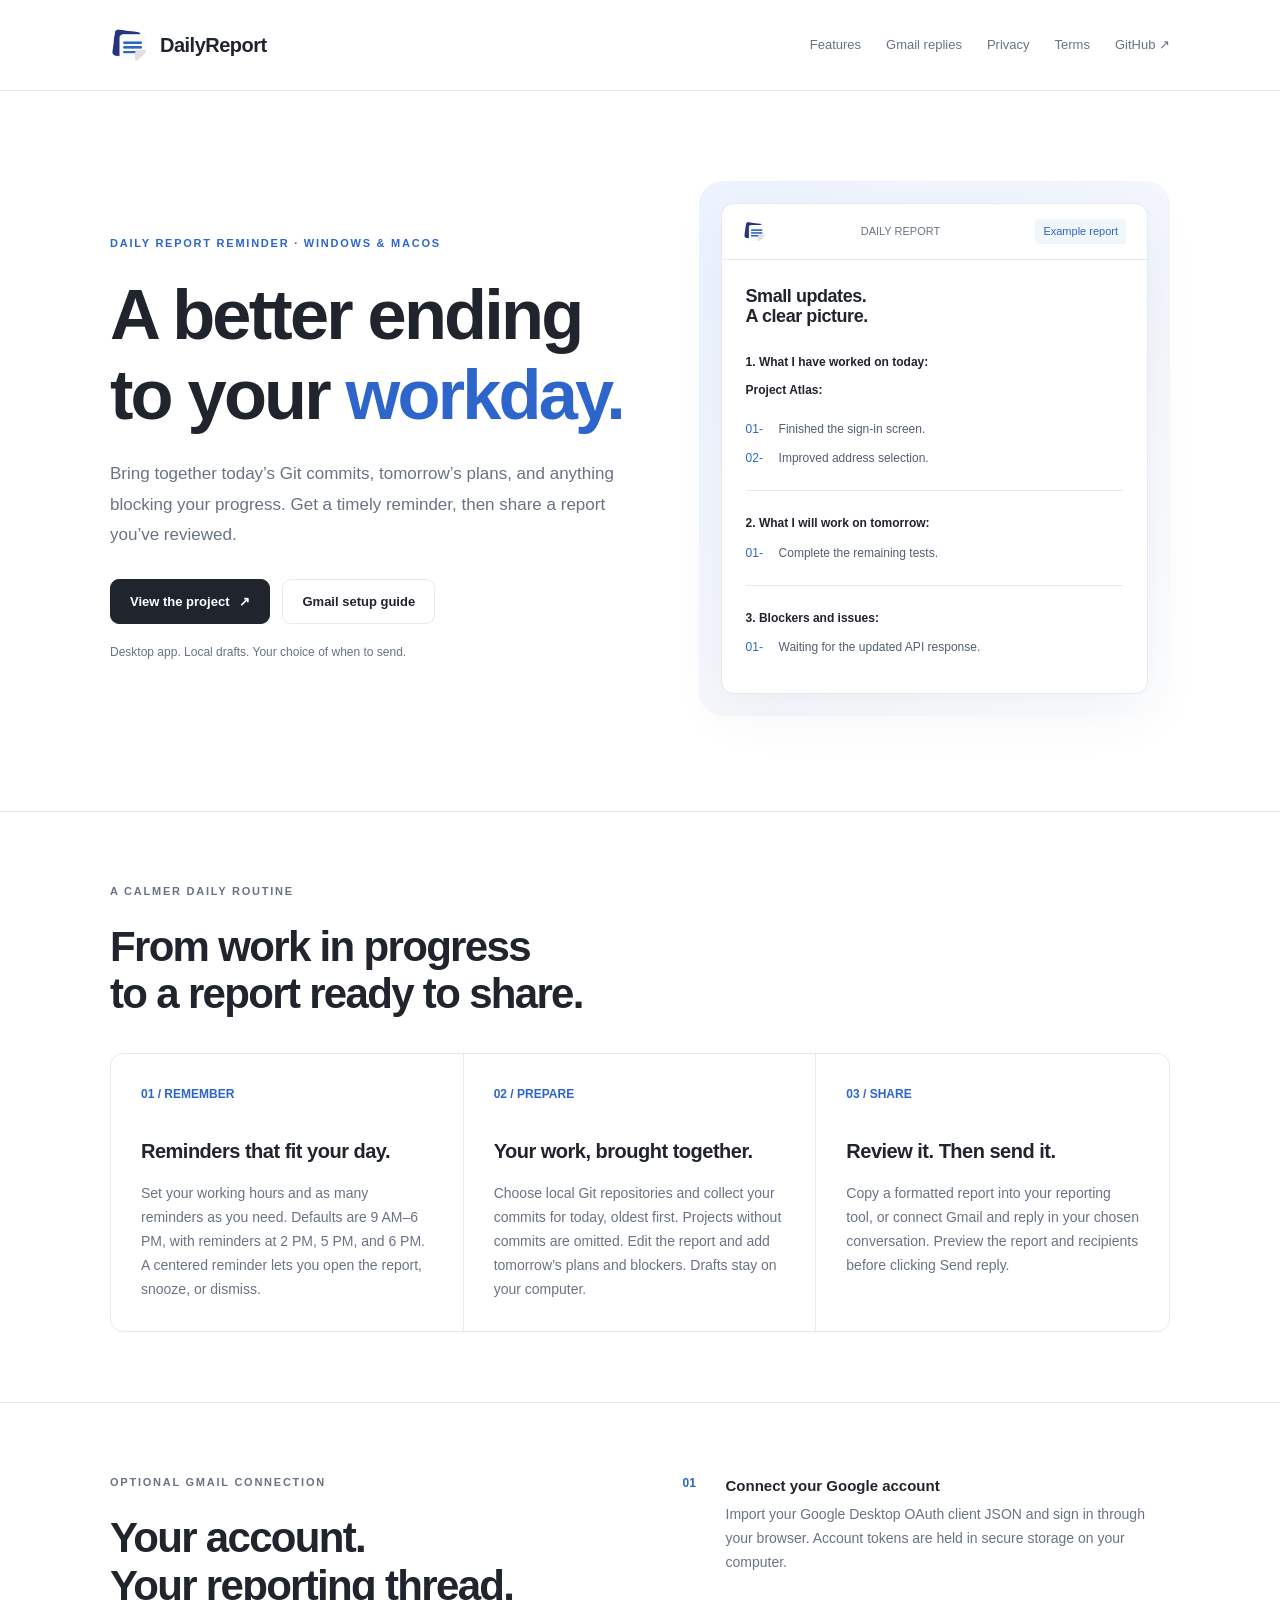
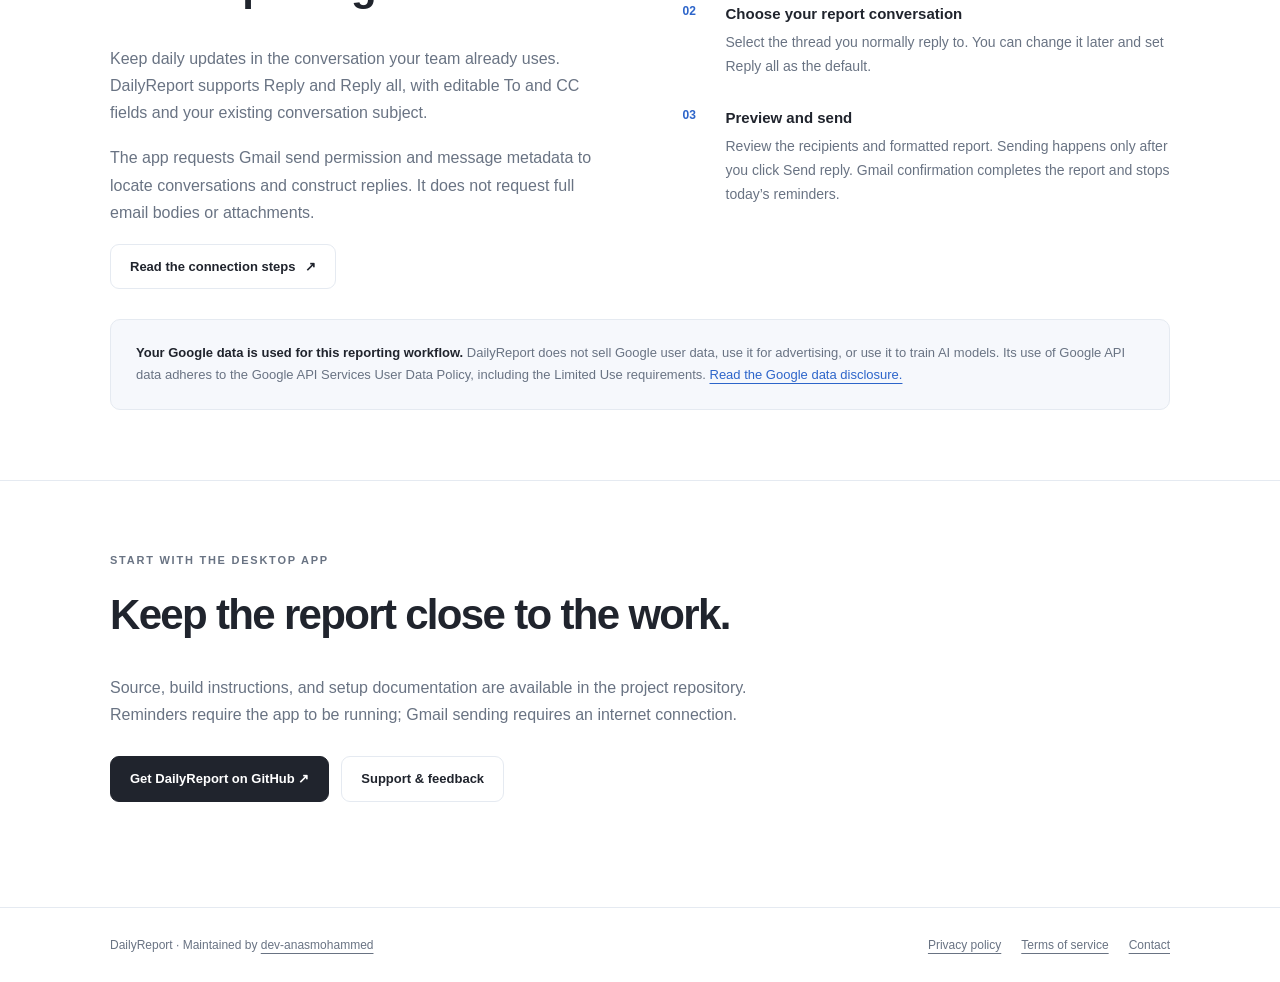
==== docs/index.html @ bcbd6979 "Publish DailyReport website, privacy policy, and terms pages" ====
<!doctype html>
<html lang="en">
<head>
<meta charset="utf-8"><meta name="viewport" content="width=device-width,initial-scale=1">
<title>DailyReport — Daily work reports and reminders</title>
<meta name="description" content="DailyReport is a Windows and macOS app for work reminders, reports from local Git commits, and reviewed replies in your Gmail report conversation.">
<link rel="canonical" href="https://dev-anasmohammed.github.io/DailyReportReminder/">
<link rel="icon" type="image/png" href="assets/logo.png"><link rel="stylesheet" href="styles.css">
</head>
<body>
<a class="skip" href="#main">Skip to content</a>
<header class="header"><div class="container header-inner"><a class="brand" href="./"><img src="assets/logo.png" width="38" height="38" alt="">DailyReport</a><nav class="nav" aria-label="Main navigation"><a href="#features">Features</a><a href="#gmail">Gmail replies</a><a href="privacy.html">Privacy</a><a href="terms.html">Terms</a><a href="https://github.com/dev-anasmohammed/DailyReportReminder">GitHub ↗</a></nav></div></header>
<main id="main">
<section class="container hero"><div><p class="eyebrow">Daily Report Reminder · Windows &amp; macOS</p><h1>A better ending<br>to your <span>workday.</span></h1><p class="lead">Bring together today’s Git commits, tomorrow’s plans, and anything blocking your progress. Get a timely reminder, then share a report you’ve reviewed.</p><div class="actions"><a class="button primary" href="https://github.com/dev-anasmohammed/DailyReportReminder">View the project <span aria-hidden="true">↗</span></a><a class="button" href="https://github.com/dev-anasmohammed/DailyReportReminder/blob/main/docs/GMAIL_SETUP.md">Gmail setup guide</a></div><p class="footnote">Desktop app. Local drafts. Your choice of when to send.</p></div>
<div class="sample-wrap"><div class="sample" aria-label="Illustrative example of a daily report"><div class="sample-top"><img src="assets/logo.png" width="23" height="23" alt=""><span>DAILY REPORT</span><span class="example-label">Example report</span></div><div class="sample-body"><h3>Small updates.<br>A clear picture.</h3><strong>1. What I have worked on today:</strong><p><b>Project Atlas:</b></p><div class="report-line"><span>01-</span><span>Finished the sign-in screen.</span></div><div class="report-line"><span>02-</span><span>Improved address selection.</span></div><div class="sample-divider"></div><strong>2. What I will work on tomorrow:</strong><div class="report-line"><span>01-</span><span>Complete the remaining tests.</span></div><div class="sample-divider"></div><strong>3. Blockers and issues:</strong><div class="report-line"><span>01-</span><span>Waiting for the updated API response.</span></div></div></div></div></section>
<section class="section" id="features"><div class="container"><div class="section-head"><p class="eyebrow">A calmer daily routine</p><h2>From work in progress<br>to a report ready to share.</h2></div><div class="features"><article class="feature"><span class="number">01 / REMEMBER</span><h3>Reminders that fit your day.</h3><p>Set your working hours and as many reminders as you need. Defaults are 9 AM–6 PM, with reminders at 2 PM, 5 PM, and 6 PM. A centered reminder lets you open the report, snooze, or dismiss.</p></article><article class="feature"><span class="number">02 / PREPARE</span><h3>Your work, brought together.</h3><p>Choose local Git repositories and collect your commits for today, oldest first. Projects without commits are omitted. Edit the report and add tomorrow’s plans and blockers. Drafts stay on your computer.</p></article><article class="feature"><span class="number">03 / SHARE</span><h3>Review it. Then send it.</h3><p>Copy a formatted report into your reporting tool, or connect Gmail and reply in your chosen conversation. Preview the report and recipients before clicking Send reply.</p></article></div></div></section>
<section class="section" id="gmail"><div class="container"><div class="gmail"><div><p class="eyebrow">Optional Gmail connection</p><h2>Your account.<br>Your reporting thread.</h2><p>Keep daily updates in the conversation your team already uses. DailyReport supports Reply and Reply all, with editable To and CC fields and your existing conversation subject.</p><p>The app requests Gmail send permission and message metadata to locate conversations and construct replies. It does not request full email bodies or attachments.</p><a class="button" href="https://github.com/dev-anasmohammed/DailyReportReminder/blob/main/docs/GMAIL_SETUP.md">Read the connection steps <span aria-hidden="true">↗</span></a></div><ol class="steps"><li><strong>Connect your Google account</strong><p>Import your Google Desktop OAuth client JSON and sign in through your browser. Account tokens are held in secure storage on your computer.</p></li><li><strong>Choose your report conversation</strong><p>Select the thread you normally reply to. You can change it later and set Reply all as the default.</p></li><li><strong>Preview and send</strong><p>Review the recipients and formatted report. Sending happens only after you click Send reply. Gmail confirmation completes the report and stops today’s reminders.</p></li></ol></div><div class="notice"><strong>Your Google data is used for this reporting workflow.</strong> DailyReport does not sell Google user data, use it for advertising, or use it to train AI models. Its use of Google API data adheres to the Google API Services User Data Policy, including the Limited Use requirements. <a href="privacy.html#google">Read the Google data disclosure.</a></div></div></section>
<section class="section"><div class="container"><div class="section-head"><p class="eyebrow">Start with the desktop app</p><h2>Keep the report close to the work.</h2><p>Source, build instructions, and setup documentation are available in the project repository. Reminders require the app to be running; Gmail sending requires an internet connection.</p><div class="actions"><a class="button primary" href="https://github.com/dev-anasmohammed/DailyReportReminder">Get DailyReport on GitHub ↗</a><a class="button" href="https://github.com/dev-anasmohammed/DailyReportReminder/issues">Support &amp; feedback</a></div></div></div></section>
</main>
<footer class="footer"><div class="container footer-inner"><span>DailyReport · Maintained by <a href="https://github.com/dev-anasmohammed">dev-anasmohammed</a></span><div class="footer-links"><a href="privacy.html">Privacy policy</a><a href="terms.html">Terms of service</a><a href="https://github.com/dev-anasmohammed/DailyReportReminder/issues">Contact</a></div></div></footer>
</body></html>
---- docs/styles.css ----
:root{--ink:#20242d;--muted:#697383;--blue:#2d65ca;--line:#e5eaf1;--soft:#f6f8fc;--white:#fff}*{box-sizing:border-box}html{scroll-behavior:smooth}body{margin:0;color:var(--ink);background:var(--white);font:16px/1.7 -apple-system,BlinkMacSystemFont,"Segoe UI",sans-serif}a{color:var(--blue);text-underline-offset:4px}a:hover{color:#173d84}a:focus-visible,button:focus-visible{outline:3px solid #84b1ff;outline-offset:5px}h1,h2,h3,p{margin-top:0}h1,h2,h3{line-height:1.14;letter-spacing:-.04em}h1{font-size:clamp(42px,5.5vw,72px);font-weight:650;margin-bottom:24px}h2{font-size:clamp(29px,3.5vw,42px);font-weight:600}h3{font-size:20px;font-weight:600;letter-spacing:-.025em}p{margin-bottom:18px}img{max-width:100%;height:auto}.container{max-width:1120px;margin:auto;padding:0 30px}.skip{position:absolute;top:-100px;left:20px;z-index:100;background:#fff;padding:12px}.skip:focus{top:10px}.header{border-bottom:1px solid var(--line);background:#fff}.header-inner{min-height:90px;display:flex;align-items:center;justify-content:space-between;gap:24px}.brand{display:flex;align-items:center;gap:12px;font-size:20px;font-weight:650;text-decoration:none;color:var(--ink);letter-spacing:-.5px}.brand img{width:38px;height:38px}.nav{display:flex;align-items:center;gap:25px;font-size:13px}.nav a{text-decoration:none;color:var(--muted)}.nav a[aria-current=page]{color:var(--ink);font-weight:600}.button{display:inline-flex;align-items:center;justify-content:center;gap:10px;padding:12px 19px;border:1px solid var(--line);border-radius:9px;color:var(--ink);text-decoration:none;font-size:13px;font-weight:600;background:#fff;line-height:1.5}.button:hover{border-color:#bac9df;color:var(--ink)}.button.primary{background:var(--ink);border-color:var(--ink);color:#fff}.button.primary:hover{background:#343e50}.eyebrow{font-size:11px;font-weight:700;letter-spacing:.16em;color:var(--blue);text-transform:uppercase;margin-bottom:22px}.hero{display:grid;grid-template-columns:1.1fr 1fr;align-items:center;gap:70px;padding-top:90px;padding-bottom:95px}.hero h1 span{color:var(--blue)}.lead{font-size:17px;color:var(--muted);max-width:520px;line-height:1.8}.actions{display:flex;gap:12px;flex-wrap:wrap;margin-top:28px}.footnote{color:var(--muted);font-size:12px;margin:18px 0 0}.sample-wrap{padding:22px;background:linear-gradient(145deg,#edf3ff,#f6f8fc 60%,#fff);border-radius:24px}.sample{background:#fff;border:1px solid var(--line);box-shadow:0 18px 55px #273d6810;border-radius:13px;overflow:hidden}.sample-top{display:flex;align-items:center;justify-content:space-between;gap:12px;padding:15px 21px;border-bottom:1px solid var(--line);font-size:11px;color:var(--muted)}.sample-top img{width:23px}.sample-body{padding:26px 24px;font-size:12px}.sample-body h3{font-size:18px;margin-bottom:25px}.sample-body strong{display:block;font-size:12px;margin-bottom:8px}.example-label{background:#f1f5fc;color:var(--blue);border-radius:4px;padding:3px 8px}.report-line{display:grid;grid-template-columns:25px 1fr;gap:8px;margin:9px 0;color:#535e70}.report-line span:first-child{color:var(--blue);font-variant-numeric:tabular-nums}.sample-divider{height:1px;background:var(--line);margin:22px 0}.section{padding:70px 0;border-top:1px solid var(--line)}.section-head{max-width:640px;margin-bottom:35px}.section-head p{color:var(--muted)}.features{display:grid;grid-template-columns:repeat(3,1fr);gap:0;border:1px solid var(--line);border-radius:13px;overflow:hidden}.feature{padding:30px;border-right:1px solid var(--line)}.feature:last-child{border-right:0}.feature p{font-size:14px;color:var(--muted);margin:0}.number{font-size:12px;font-weight:600;color:var(--blue);display:block;margin-bottom:35px}.gmail{display:grid;grid-template-columns:1fr 1fr;gap:85px}.gmail p{color:var(--muted)}.steps{margin:0;padding:0;list-style:none;counter-reset:steps}.steps li{position:relative;counter-increment:steps;padding:0 0 27px 43px}.steps li:before{content:counter(steps,decimal-leading-zero);position:absolute;left:0;top:0;color:var(--blue);font-size:12px;font-weight:600}.steps strong{display:block;font-size:15px;margin-bottom:4px}.steps p{font-size:14px;margin:0}.notice{padding:22px 25px;background:var(--soft);border:1px solid var(--line);border-radius:10px;margin-top:30px;font-size:13px;color:var(--muted)}.notice strong{color:var(--ink)}.footer{padding:27px 0;border-top:1px solid var(--line);color:var(--muted);font-size:12px}.footer-inner{display:flex;justify-content:space-between;align-items:center;gap:20px}.footer-links{display:flex;gap:20px}.footer a{color:var(--muted)}.legal{max-width:820px;padding:65px 30px 90px;margin:auto}.legal h1{font-size:46px}.legal h2{font-size:23px;margin-top:38px;margin-bottom:14px;letter-spacing:-.02em}.legal h3{font-size:18px;margin-top:24px}.legal p,.legal li{font-size:15px;color:#505b6b}.legal ul{padding-left:22px}.legal li{margin-bottom:9px}.legal .updated{font-size:12px;color:var(--muted);margin-bottom:30px}.legal code{font-size:12px;overflow-wrap:anywhere;background:var(--soft);padding:3px 5px;border-radius:4px}.legal .notice{margin-bottom:30px}.toc{padding:20px 25px;background:var(--soft);border-radius:10px;margin-bottom:35px}.toc a{display:inline-block;margin:3px 17px 3px 0;font-size:13px} @media(max-width:900px){.hero{gap:30px;padding-top:60px;padding-bottom:60px}.gmail{gap:40px}.nav{gap:16px}.feature{padding:23px}}@media(max-width:680px){.container{padding:0 22px}.header-inner{padding-top:17px;padding-bottom:17px;align-items:flex-start;flex-wrap:wrap;gap:14px;min-height:0}.nav{gap:18px;flex-wrap:wrap;width:100%;font-size:12px}.hero{grid-template-columns:1fr;padding-top:50px;gap:40px}.hero h1{font-size:46px}.sample-wrap{padding:15px}.features{grid-template-columns:1fr}.feature{border-right:0;border-bottom:1px solid var(--line)}.feature:last-child{border-bottom:0}.number{margin-bottom:18px}.gmail{grid-template-columns:1fr;gap:25px}.section{padding:48px 0}.footer-inner{flex-direction:column;align-items:flex-start;gap:10px}.legal{padding:40px 22px 60px}.legal h1{font-size:37px}.lead{font-size:16px}}@media(prefers-reduced-motion:reduce){html{scroll-behavior:auto}}
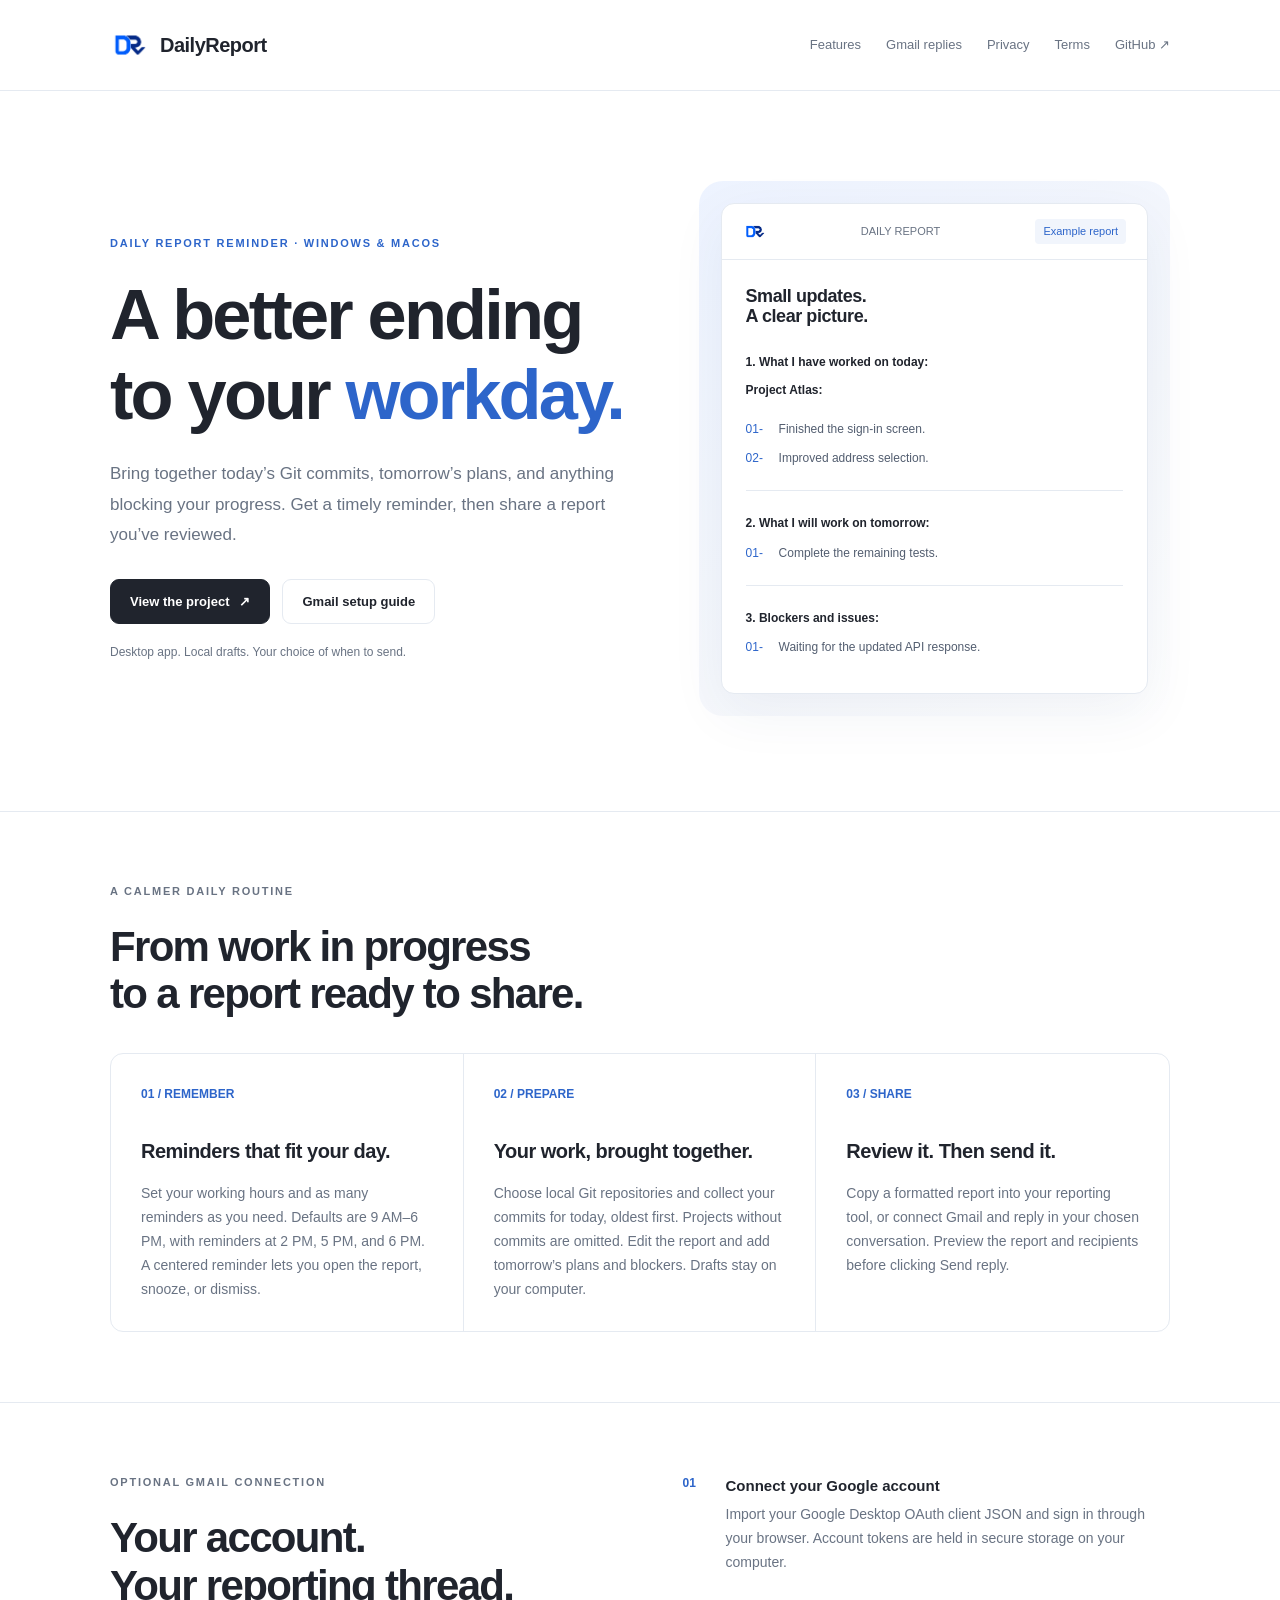
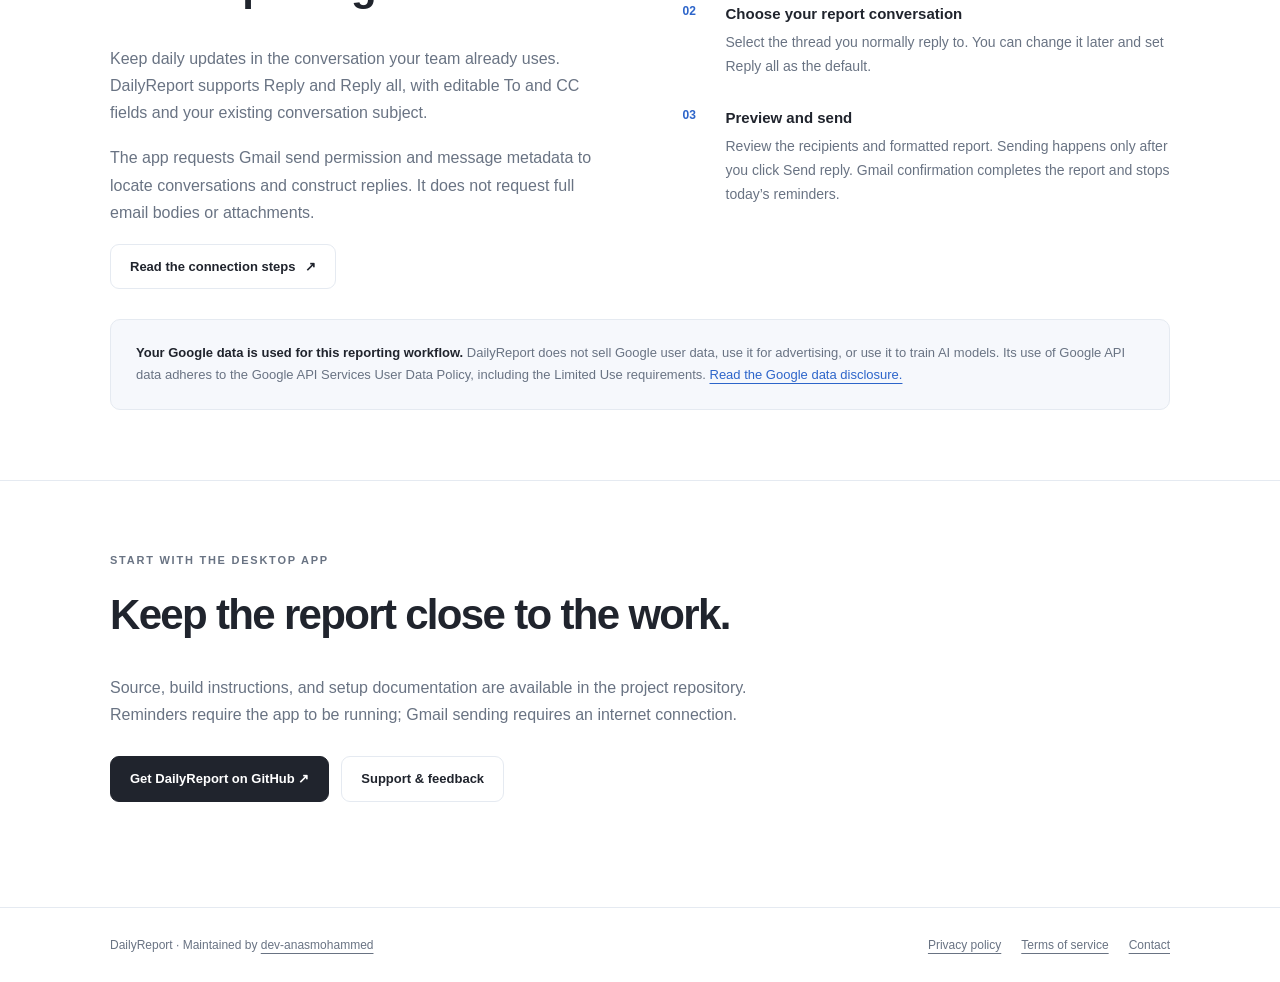
==== commit 1b2a0c12: "Apply original DailyReport logo to desktop app and website" ====
--- a/docs/index.html
+++ b/docs/index.html
@@ -1,18 +1,19 @@
 <!doctype html>
 <html lang="en">
 <head>
+<meta name="google-site-verification" content="n-vpoUkUkPVcTwBDa0HxMy32sp5NZ3ExiXzEWOzqryc" />
 <meta charset="utf-8"><meta name="viewport" content="width=device-width,initial-scale=1">
 <title>DailyReport — Daily work reports and reminders</title>
 <meta name="description" content="DailyReport is a Windows and macOS app for work reminders, reports from local Git commits, and reviewed replies in your Gmail report conversation.">
 <link rel="canonical" href="https://dev-anasmohammed.github.io/DailyReportReminder/">
-<link rel="icon" type="image/png" href="assets/logo.png"><link rel="stylesheet" href="styles.css">
+<link rel="icon" type="image/png" href="assets/logo.png?v=2"><link rel="stylesheet" href="styles.css">
 </head>
 <body>
 <a class="skip" href="#main">Skip to content</a>
-<header class="header"><div class="container header-inner"><a class="brand" href="./"><img src="assets/logo.png" width="38" height="38" alt="">DailyReport</a><nav class="nav" aria-label="Main navigation"><a href="#features">Features</a><a href="#gmail">Gmail replies</a><a href="privacy.html">Privacy</a><a href="terms.html">Terms</a><a href="https://github.com/dev-anasmohammed/DailyReportReminder">GitHub ↗</a></nav></div></header>
+<header class="header"><div class="container header-inner"><a class="brand" href="./"><img src="assets/logo.png?v=2" width="38" height="38" alt="">DailyReport</a><nav class="nav" aria-label="Main navigation"><a href="#features">Features</a><a href="#gmail">Gmail replies</a><a href="privacy.html">Privacy</a><a href="terms.html">Terms</a><a href="https://github.com/dev-anasmohammed/DailyReportReminder">GitHub ↗</a></nav></div></header>
 <main id="main">
 <section class="container hero"><div><p class="eyebrow">Daily Report Reminder · Windows &amp; macOS</p><h1>A better ending<br>to your <span>workday.</span></h1><p class="lead">Bring together today’s Git commits, tomorrow’s plans, and anything blocking your progress. Get a timely reminder, then share a report you’ve reviewed.</p><div class="actions"><a class="button primary" href="https://github.com/dev-anasmohammed/DailyReportReminder">View the project <span aria-hidden="true">↗</span></a><a class="button" href="https://github.com/dev-anasmohammed/DailyReportReminder/blob/main/docs/GMAIL_SETUP.md">Gmail setup guide</a></div><p class="footnote">Desktop app. Local drafts. Your choice of when to send.</p></div>
-<div class="sample-wrap"><div class="sample" aria-label="Illustrative example of a daily report"><div class="sample-top"><img src="assets/logo.png" width="23" height="23" alt=""><span>DAILY REPORT</span><span class="example-label">Example report</span></div><div class="sample-body"><h3>Small updates.<br>A clear picture.</h3><strong>1. What I have worked on today:</strong><p><b>Project Atlas:</b></p><div class="report-line"><span>01-</span><span>Finished the sign-in screen.</span></div><div class="report-line"><span>02-</span><span>Improved address selection.</span></div><div class="sample-divider"></div><strong>2. What I will work on tomorrow:</strong><div class="report-line"><span>01-</span><span>Complete the remaining tests.</span></div><div class="sample-divider"></div><strong>3. Blockers and issues:</strong><div class="report-line"><span>01-</span><span>Waiting for the updated API response.</span></div></div></div></div></section>
+<div class="sample-wrap"><div class="sample" aria-label="Illustrative example of a daily report"><div class="sample-top"><img src="assets/logo.png?v=2" width="23" height="23" alt=""><span>DAILY REPORT</span><span class="example-label">Example report</span></div><div class="sample-body"><h3>Small updates.<br>A clear picture.</h3><strong>1. What I have worked on today:</strong><p><b>Project Atlas:</b></p><div class="report-line"><span>01-</span><span>Finished the sign-in screen.</span></div><div class="report-line"><span>02-</span><span>Improved address selection.</span></div><div class="sample-divider"></div><strong>2. What I will work on tomorrow:</strong><div class="report-line"><span>01-</span><span>Complete the remaining tests.</span></div><div class="sample-divider"></div><strong>3. Blockers and issues:</strong><div class="report-line"><span>01-</span><span>Waiting for the updated API response.</span></div></div></div></div></section>
 <section class="section" id="features"><div class="container"><div class="section-head"><p class="eyebrow">A calmer daily routine</p><h2>From work in progress<br>to a report ready to share.</h2></div><div class="features"><article class="feature"><span class="number">01 / REMEMBER</span><h3>Reminders that fit your day.</h3><p>Set your working hours and as many reminders as you need. Defaults are 9 AM–6 PM, with reminders at 2 PM, 5 PM, and 6 PM. A centered reminder lets you open the report, snooze, or dismiss.</p></article><article class="feature"><span class="number">02 / PREPARE</span><h3>Your work, brought together.</h3><p>Choose local Git repositories and collect your commits for today, oldest first. Projects without commits are omitted. Edit the report and add tomorrow’s plans and blockers. Drafts stay on your computer.</p></article><article class="feature"><span class="number">03 / SHARE</span><h3>Review it. Then send it.</h3><p>Copy a formatted report into your reporting tool, or connect Gmail and reply in your chosen conversation. Preview the report and recipients before clicking Send reply.</p></article></div></div></section>
 <section class="section" id="gmail"><div class="container"><div class="gmail"><div><p class="eyebrow">Optional Gmail connection</p><h2>Your account.<br>Your reporting thread.</h2><p>Keep daily updates in the conversation your team already uses. DailyReport supports Reply and Reply all, with editable To and CC fields and your existing conversation subject.</p><p>The app requests Gmail send permission and message metadata to locate conversations and construct replies. It does not request full email bodies or attachments.</p><a class="button" href="https://github.com/dev-anasmohammed/DailyReportReminder/blob/main/docs/GMAIL_SETUP.md">Read the connection steps <span aria-hidden="true">↗</span></a></div><ol class="steps"><li><strong>Connect your Google account</strong><p>Import your Google Desktop OAuth client JSON and sign in through your browser. Account tokens are held in secure storage on your computer.</p></li><li><strong>Choose your report conversation</strong><p>Select the thread you normally reply to. You can change it later and set Reply all as the default.</p></li><li><strong>Preview and send</strong><p>Review the recipients and formatted report. Sending happens only after you click Send reply. Gmail confirmation completes the report and stops today’s reminders.</p></li></ol></div><div class="notice"><strong>Your Google data is used for this reporting workflow.</strong> DailyReport does not sell Google user data, use it for advertising, or use it to train AI models. Its use of Google API data adheres to the Google API Services User Data Policy, including the Limited Use requirements. <a href="privacy.html#google">Read the Google data disclosure.</a></div></div></section>
 <section class="section"><div class="container"><div class="section-head"><p class="eyebrow">Start with the desktop app</p><h2>Keep the report close to the work.</h2><p>Source, build instructions, and setup documentation are available in the project repository. Reminders require the app to be running; Gmail sending requires an internet connection.</p><div class="actions"><a class="button primary" href="https://github.com/dev-anasmohammed/DailyReportReminder">Get DailyReport on GitHub ↗</a><a class="button" href="https://github.com/dev-anasmohammed/DailyReportReminder/issues">Support &amp; feedback</a></div></div></div></section>
